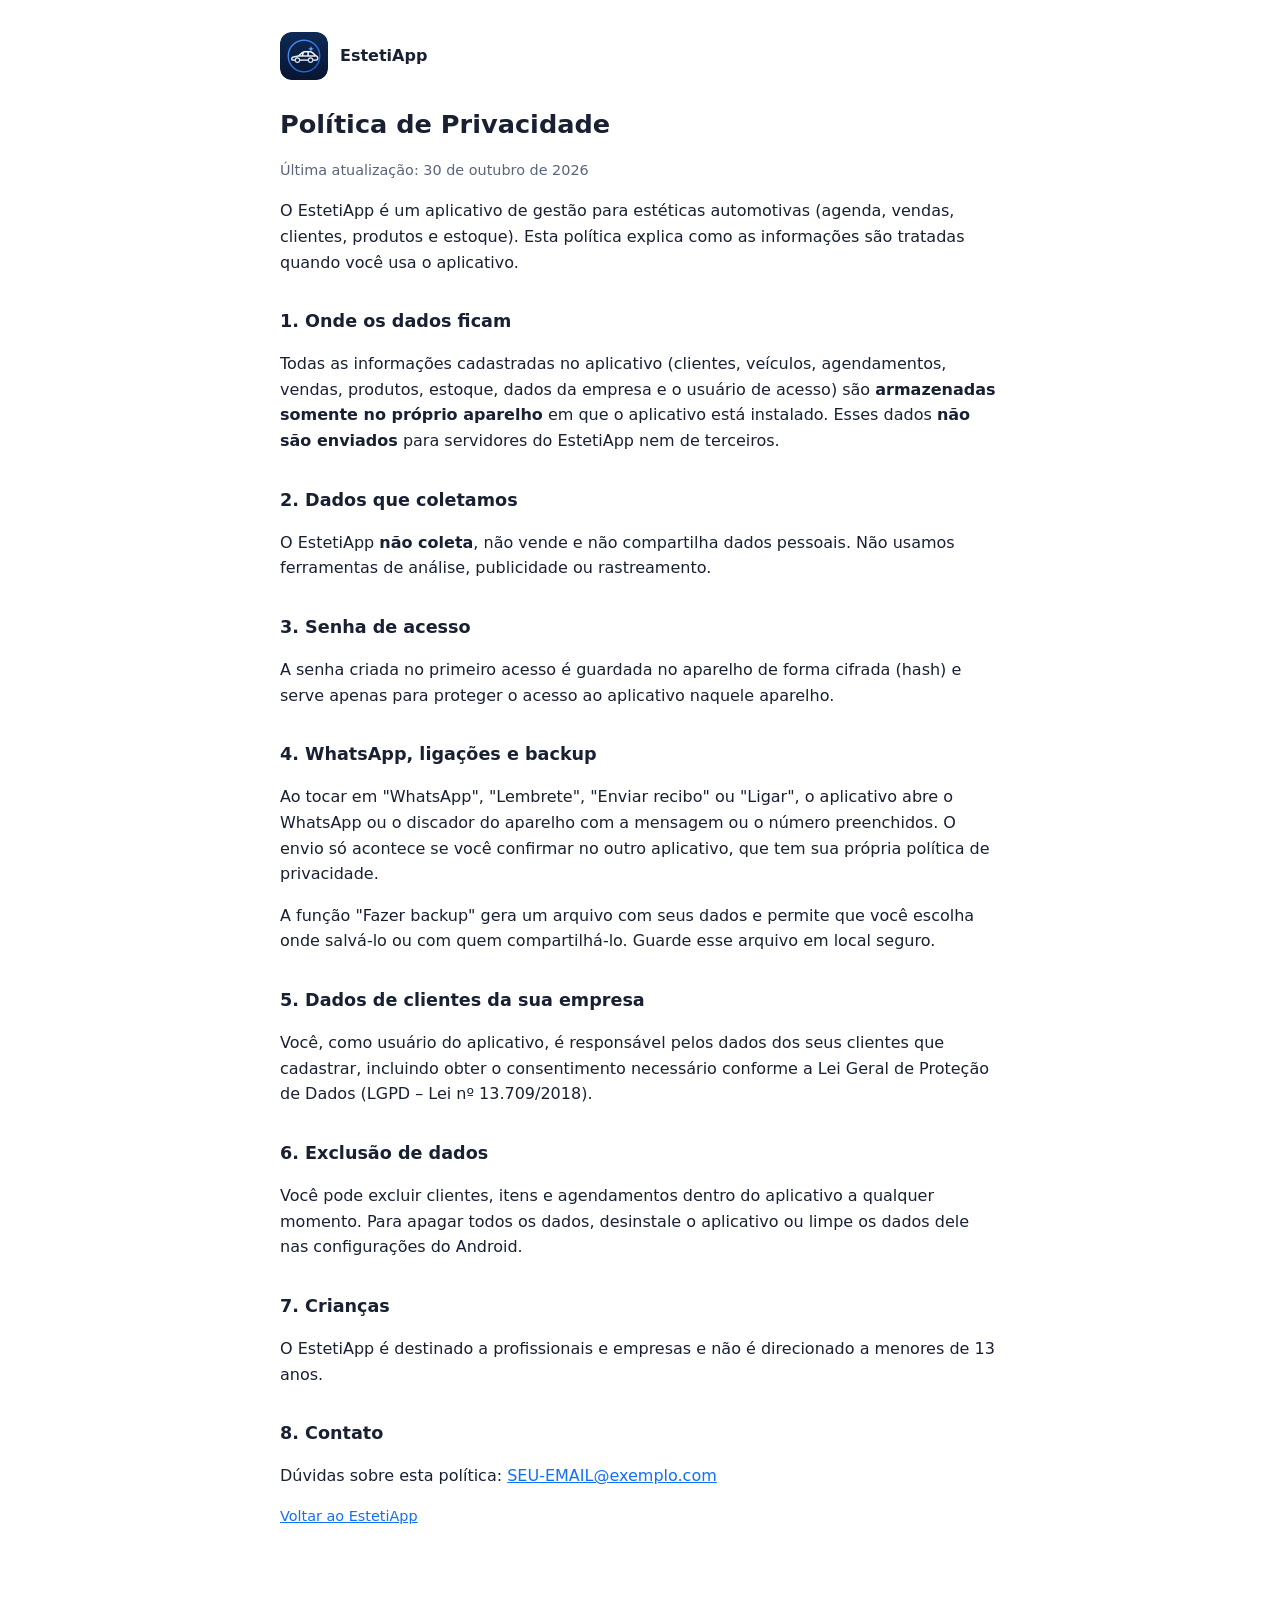
==== privacidade.html @ 6eb90194 "EstetiApp: app de gestão para estética automotiva (PWA) Agenda, vendas com recibo no WhatsApp, clien" ====
<!doctype html>
<html lang="pt-BR">
<head>
  <meta charset="utf-8">
  <meta name="viewport" content="width=device-width, initial-scale=1">
  <title>Política de Privacidade · EstetiApp</title>
  <link rel="icon" href="icons/icon-192.png">
  <style>
    :root { --bg: #ffffff; --text: #182032; --muted: #5b6478; --line: #e2e6ee; --primary: #0f6fff; }
    @media (prefers-color-scheme: dark) { :root { --bg: #0e131d; --text: #e8ecf4; --muted: #93a0b8; --line: #273149; } }
    body { margin: 0; background: var(--bg); color: var(--text); font-family: system-ui, -apple-system, "Segoe UI", Roboto, sans-serif; line-height: 1.6; }
    main { max-width: 720px; margin: 0 auto; padding: 32px 16px 64px; }
    h1 { font-size: 1.6rem; margin: 0 0 .3rem; }
    h2 { font-size: 1.1rem; margin-top: 2rem; }
    p, li { color: var(--text); }
    .muted { color: var(--muted); font-size: .9rem; }
    a { color: var(--primary); }
    header { display: flex; align-items: center; gap: 12px; margin-bottom: 1.5rem; }
    header img { width: 48px; height: 48px; border-radius: 12px; }
  </style>
</head>
<body>
<main>
  <header><img src="icons/icon-192.png" alt=""><strong>EstetiApp</strong></header>
  <h1>Política de Privacidade</h1>
  <p class="muted">Última atualização: 30 de outubro de 2026</p>

  <p>O EstetiApp é um aplicativo de gestão para estéticas automotivas (agenda, vendas, clientes, produtos e estoque).
  Esta política explica como as informações são tratadas quando você usa o aplicativo.</p>

  <h2>1. Onde os dados ficam</h2>
  <p>Todas as informações cadastradas no aplicativo (clientes, veículos, agendamentos, vendas, produtos, estoque,
  dados da empresa e o usuário de acesso) são <strong>armazenadas somente no próprio aparelho</strong> em que o
  aplicativo está instalado. Esses dados <strong>não são enviados</strong> para servidores do EstetiApp nem de terceiros.</p>

  <h2>2. Dados que coletamos</h2>
  <p>O EstetiApp <strong>não coleta</strong>, não vende e não compartilha dados pessoais. Não usamos ferramentas de
  análise, publicidade ou rastreamento.</p>

  <h2>3. Senha de acesso</h2>
  <p>A senha criada no primeiro acesso é guardada no aparelho de forma cifrada (hash) e serve apenas para
  proteger o acesso ao aplicativo naquele aparelho.</p>

  <h2>4. WhatsApp, ligações e backup</h2>
  <p>Ao tocar em "WhatsApp", "Lembrete", "Enviar recibo" ou "Ligar", o aplicativo abre o WhatsApp ou o discador do
  aparelho com a mensagem ou o número preenchidos. O envio só acontece se você confirmar no outro aplicativo, que
  tem sua própria política de privacidade.</p>
  <p>A função "Fazer backup" gera um arquivo com seus dados e permite que você escolha onde salvá-lo ou com quem
  compartilhá-lo. Guarde esse arquivo em local seguro.</p>

  <h2>5. Dados de clientes da sua empresa</h2>
  <p>Você, como usuário do aplicativo, é responsável pelos dados dos seus clientes que cadastrar, incluindo
  obter o consentimento necessário conforme a Lei Geral de Proteção de Dados (LGPD – Lei nº 13.709/2018).</p>

  <h2>6. Exclusão de dados</h2>
  <p>Você pode excluir clientes, itens e agendamentos dentro do aplicativo a qualquer momento. Para apagar todos
  os dados, desinstale o aplicativo ou limpe os dados dele nas configurações do Android.</p>

  <h2>7. Crianças</h2>
  <p>O EstetiApp é destinado a profissionais e empresas e não é direcionado a menores de 13 anos.</p>

  <h2>8. Contato</h2>
  <p>Dúvidas sobre esta política: <a href="mailto:SEU-EMAIL@exemplo.com">SEU-EMAIL@exemplo.com</a></p>

  <p class="muted"><a href="./">Voltar ao EstetiApp</a></p>
</main>
</body>
</html>
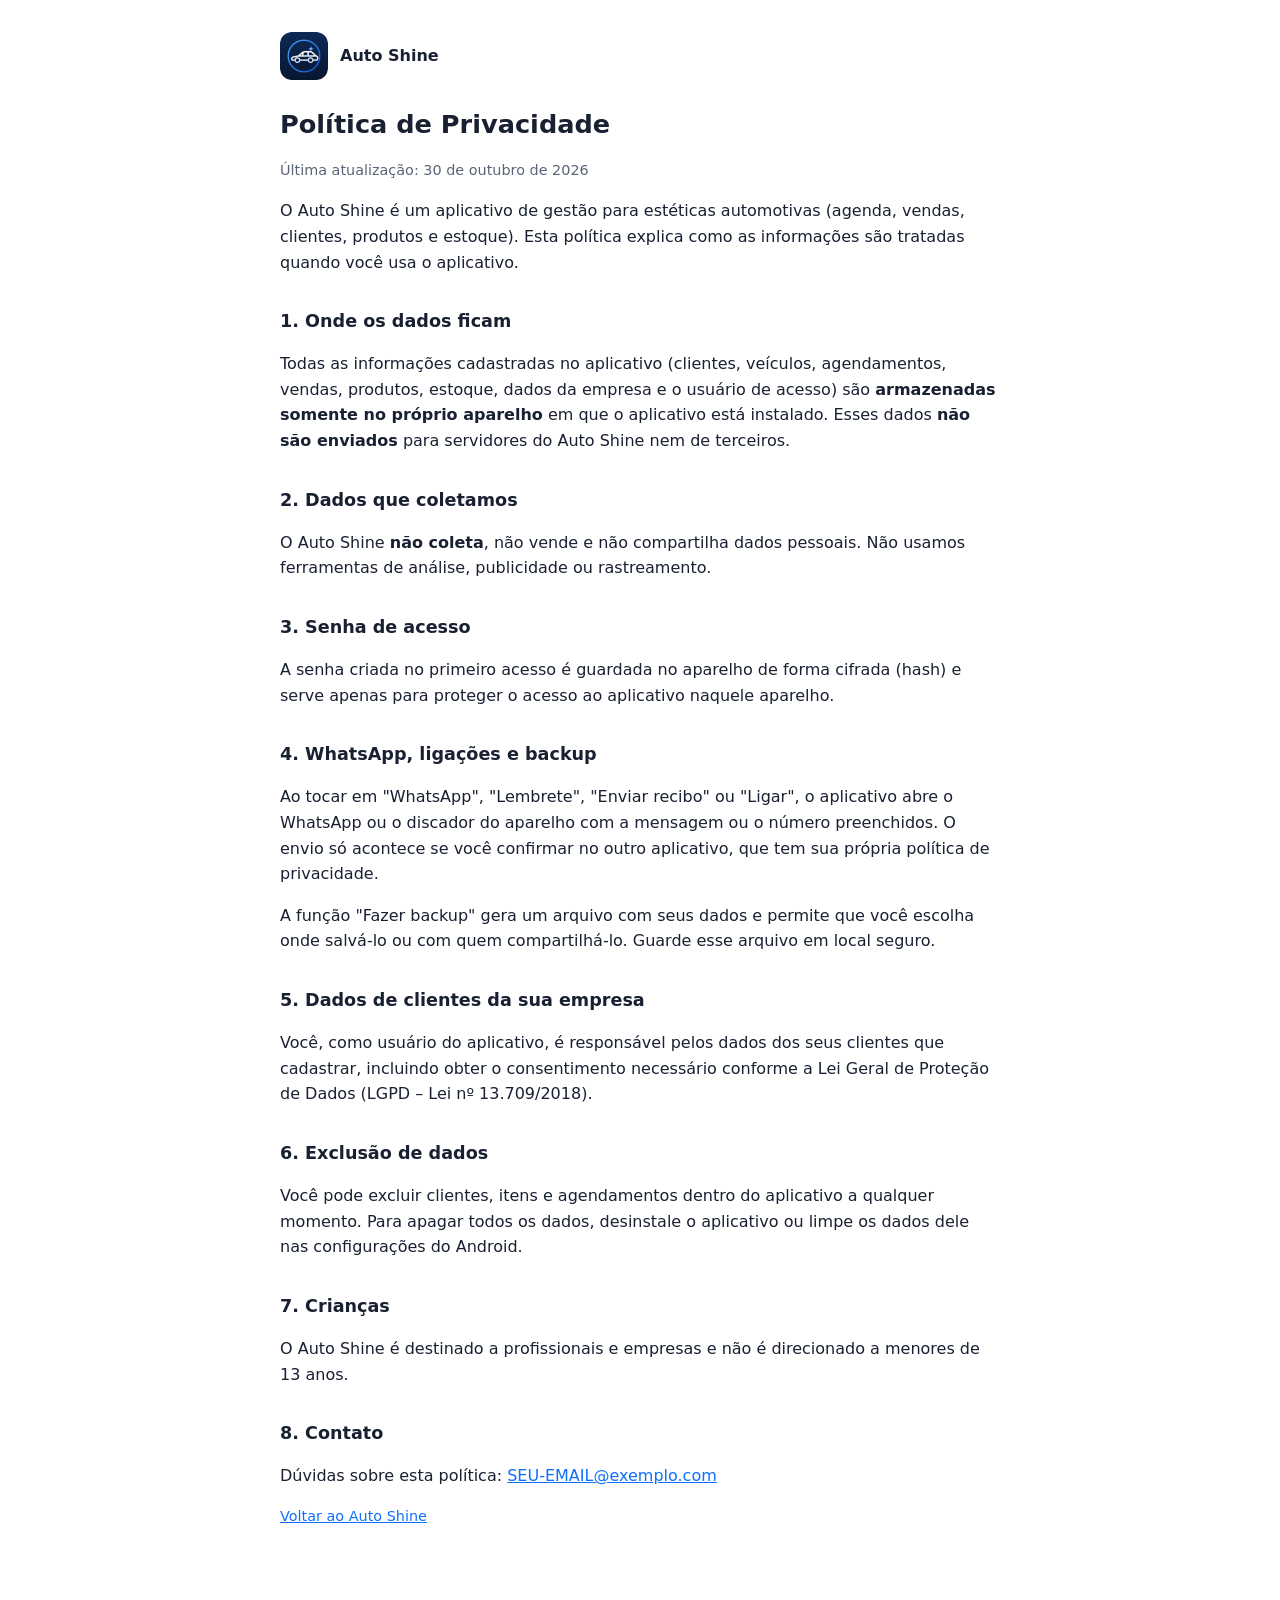
==== commit 4ed4a213: "Renomeia o app para Auto Shine e usa o domínio app.autoshineapp.com Co-Authored-By: Claude Opus 5.5 " ====
--- a/privacidade.html
+++ b/privacidade.html
@@ -3,7 +3,7 @@
 <head>
   <meta charset="utf-8">
   <meta name="viewport" content="width=device-width, initial-scale=1">
-  <title>Política de Privacidade · EstetiApp</title>
+  <title>Política de Privacidade · Auto Shine</title>
   <link rel="icon" href="icons/icon-192.png">
   <style>
     :root { --bg: #ffffff; --text: #182032; --muted: #5b6478; --line: #e2e6ee; --primary: #0f6fff; }
@@ -21,20 +21,20 @@
 </head>
 <body>
 <main>
-  <header><img src="icons/icon-192.png" alt=""><strong>EstetiApp</strong></header>
+  <header><img src="icons/icon-192.png" alt=""><strong>Auto Shine</strong></header>
   <h1>Política de Privacidade</h1>
   <p class="muted">Última atualização: 30 de outubro de 2026</p>
 
-  <p>O EstetiApp é um aplicativo de gestão para estéticas automotivas (agenda, vendas, clientes, produtos e estoque).
+  <p>O Auto Shine é um aplicativo de gestão para estéticas automotivas (agenda, vendas, clientes, produtos e estoque).
   Esta política explica como as informações são tratadas quando você usa o aplicativo.</p>
 
   <h2>1. Onde os dados ficam</h2>
   <p>Todas as informações cadastradas no aplicativo (clientes, veículos, agendamentos, vendas, produtos, estoque,
   dados da empresa e o usuário de acesso) são <strong>armazenadas somente no próprio aparelho</strong> em que o
-  aplicativo está instalado. Esses dados <strong>não são enviados</strong> para servidores do EstetiApp nem de terceiros.</p>
+  aplicativo está instalado. Esses dados <strong>não são enviados</strong> para servidores do Auto Shine nem de terceiros.</p>
 
   <h2>2. Dados que coletamos</h2>
-  <p>O EstetiApp <strong>não coleta</strong>, não vende e não compartilha dados pessoais. Não usamos ferramentas de
+  <p>O Auto Shine <strong>não coleta</strong>, não vende e não compartilha dados pessoais. Não usamos ferramentas de
   análise, publicidade ou rastreamento.</p>
 
   <h2>3. Senha de acesso</h2>
@@ -57,12 +57,12 @@
   os dados, desinstale o aplicativo ou limpe os dados dele nas configurações do Android.</p>
 
   <h2>7. Crianças</h2>
-  <p>O EstetiApp é destinado a profissionais e empresas e não é direcionado a menores de 13 anos.</p>
+  <p>O Auto Shine é destinado a profissionais e empresas e não é direcionado a menores de 13 anos.</p>
 
   <h2>8. Contato</h2>
   <p>Dúvidas sobre esta política: <a href="mailto:SEU-EMAIL@exemplo.com">SEU-EMAIL@exemplo.com</a></p>
 
-  <p class="muted"><a href="./">Voltar ao EstetiApp</a></p>
+  <p class="muted"><a href="./">Voltar ao Auto Shine</a></p>
 </main>
 </body>
 </html>
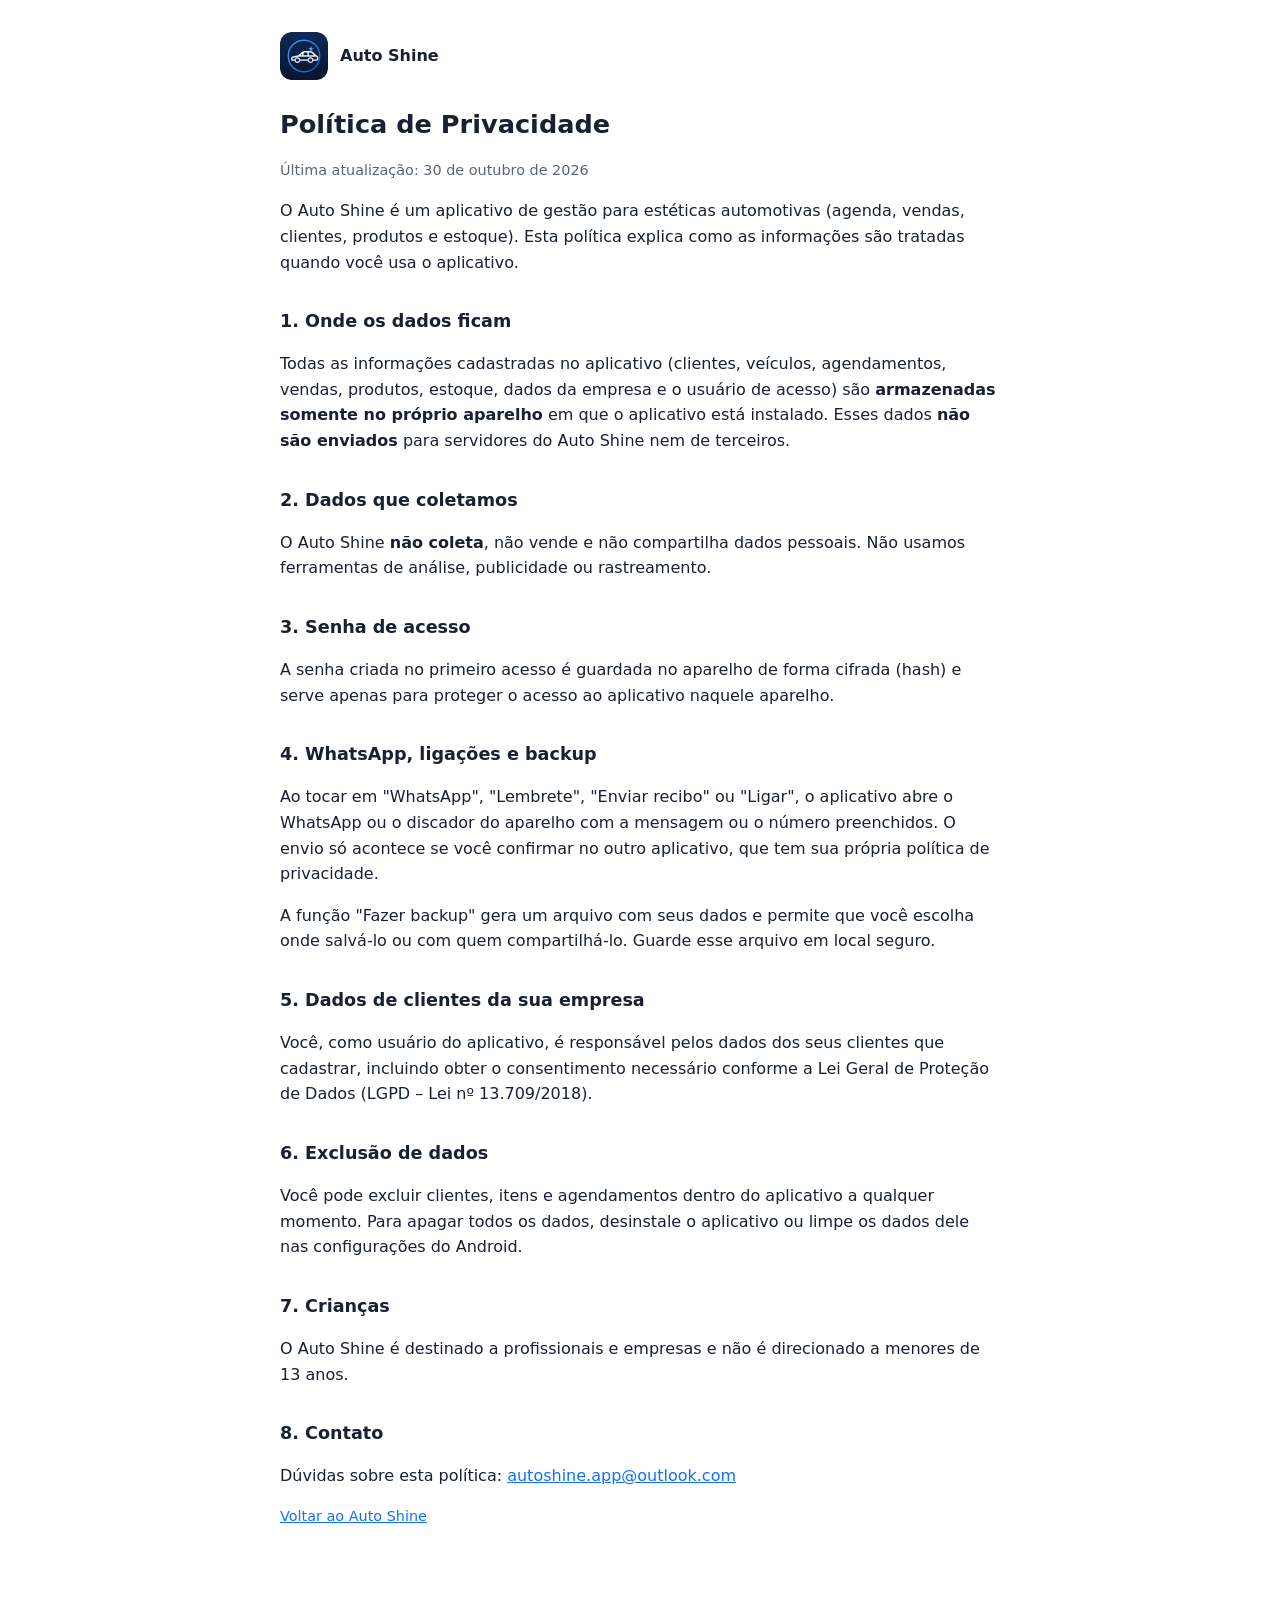
==== commit f2312f2d: "Adiciona e-mail de contato na política de privacidade Co-Authored-By: Claude Opus 5.5 <noreply@anthr" ====
--- a/privacidade.html
+++ b/privacidade.html
@@ -60,7 +60,7 @@
   <p>O Auto Shine é destinado a profissionais e empresas e não é direcionado a menores de 13 anos.</p>
 
   <h2>8. Contato</h2>
-  <p>Dúvidas sobre esta política: <a href="mailto:SEU-EMAIL@exemplo.com">SEU-EMAIL@exemplo.com</a></p>
+  <p>Dúvidas sobre esta política: <a href="mailto:autoshine.app@outlook.com">autoshine.app@outlook.com</a></p>
 
   <p class="muted"><a href="./">Voltar ao Auto Shine</a></p>
 </main>
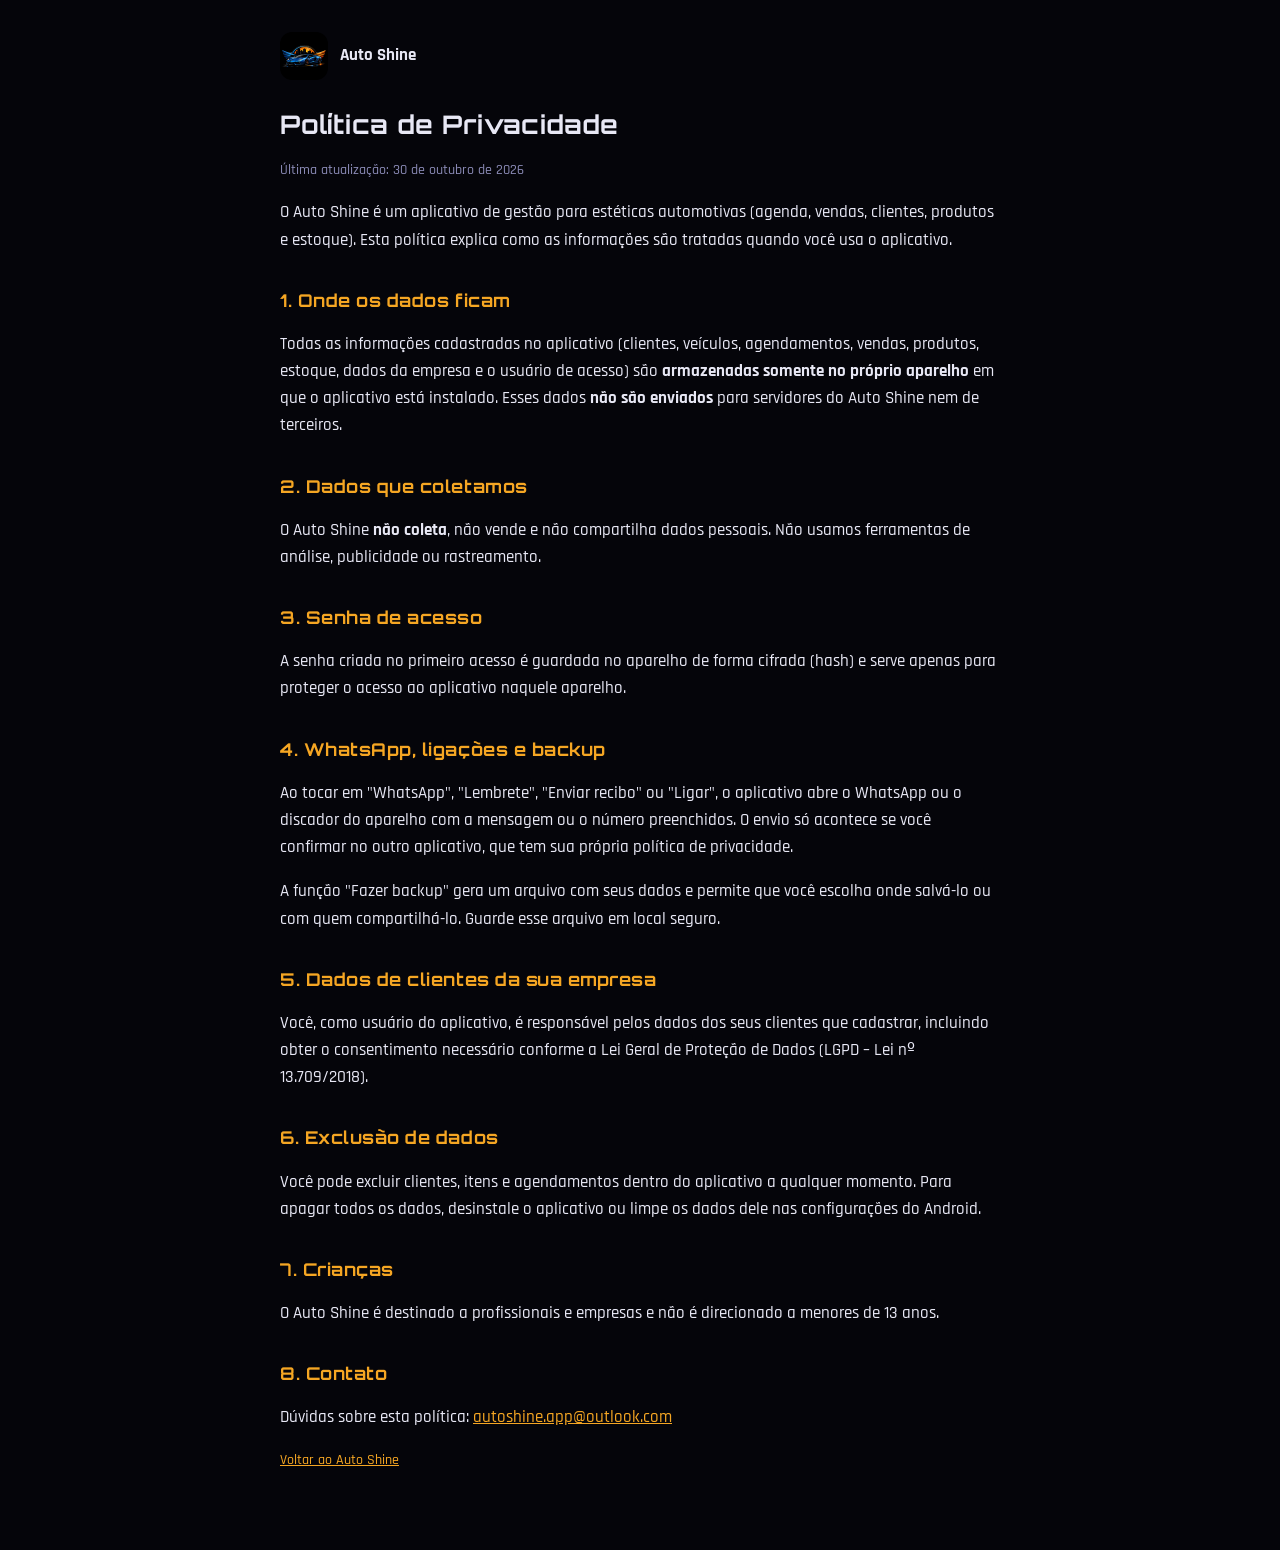
==== commit f2ce5600: "Aplica a identidade visual do site autoshineapp.com no app Logo oficial (emblema no ícone, logo com " ====
--- a/privacidade.html
+++ b/privacidade.html
@@ -5,10 +5,12 @@
   <meta name="viewport" content="width=device-width, initial-scale=1">
   <title>Política de Privacidade · Auto Shine</title>
   <link rel="icon" href="icons/icon-192.png">
+  <link rel="stylesheet" href="https://fonts.googleapis.com/css2?family=Orbitron:wght@700&family=Rajdhani:wght@500;700&display=swap">
   <style>
-    :root { --bg: #ffffff; --text: #182032; --muted: #5b6478; --line: #e2e6ee; --primary: #0f6fff; }
-    @media (prefers-color-scheme: dark) { :root { --bg: #0e131d; --text: #e8ecf4; --muted: #93a0b8; --line: #273149; } }
-    body { margin: 0; background: var(--bg); color: var(--text); font-family: system-ui, -apple-system, "Segoe UI", Roboto, sans-serif; line-height: 1.6; }
+    :root { --bg: #05050a; --text: #e8e8f5; --muted: #8a8ab5; --line: #1f1f38; --primary: #f5a623; color-scheme: dark; }
+    body { margin: 0; background: var(--bg); color: var(--text); font-family: 'Rajdhani', system-ui, "Segoe UI", sans-serif; font-size: 17px; font-weight: 500; line-height: 1.6; }
+    h1, h2 { font-family: 'Orbitron', "Segoe UI", sans-serif; letter-spacing: .03em; }
+    h2 { color: var(--primary); }
     main { max-width: 720px; margin: 0 auto; padding: 32px 16px 64px; }
     h1 { font-size: 1.6rem; margin: 0 0 .3rem; }
     h2 { font-size: 1.1rem; margin-top: 2rem; }
